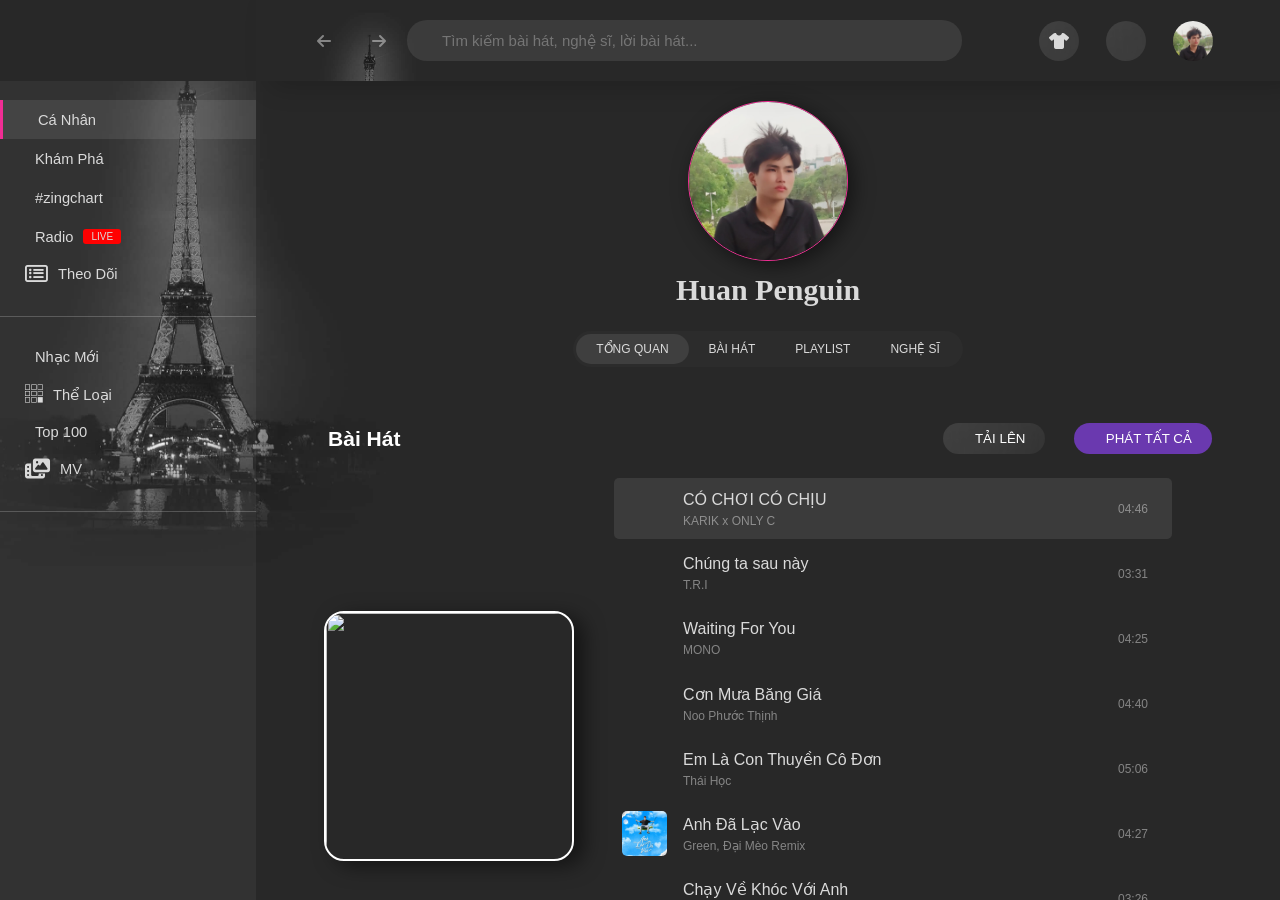
==== index.html @ e85d5991 "personal page complete" ====
<!DOCTYPE html>
<html lang="en">
    <head>
        <meta charset="UTF-8" />
        <meta name="viewport" content="width=device-width, initial-scale=1.0" />
        <title>ZingMp3</title>
        <link rel="stylesheet" href="style.css" />
        <script type="module" src="https://unpkg.com/ionicons@5.5.2/dist/ionicons/ionicons.esm.js"></script>
        <link rel="stylesheet" href="https://cdnjs.cloudflare.com/ajax/libs/font-awesome/6.1.2/css/all.min.css" integrity="sha512-1sCRPdkRXhBV2PBLUdRb4tMg1w2YPf37qatUFeS7zlBy7jJI8Lf4VHwWfZZfpXtYSLy85pkm9GaYVYMfw5BC1A==" crossorigin="anonymous" referrerpolicy="no-referrer" />
        <link rel="stylesheet" href="https://cdnjs.cloudflare.com/ajax/libs/font-awesome/6.1.2/css/all.min.css" integrity="sha512-1sCRPdkRXhBV2PBLUdRb4tMg1w2YPf37qatUFeS7zlBy7jJI8Lf4VHwWfZZfpXtYSLy85pkm9GaYVYMfw5BC1A==" crossorigin="anonymous" referrerpolicy="no-referrer" />
        <script type="module" src="https://unpkg.com/ionicons@5.5.2/dist/ionicons/ionicons.esm.js"></script>
        <link rel="stylesheet" href="https://cdnjs.cloudflare.com/ajax/libs/font-awesome/6.4.0/css/all.min.css" />
        <link rel="stylesheet" href="https://site-assets.fontawesome.com/releases/v6.1.2/css/all.css" />
    </head>
    <body>
        <div id="app">
            <div class="background"></div>
            <div id="sidebar">
                <div class="logo">
                    <img src="https://sona7ns.github.io/zingmp3.vn/assets/img/sidebar-icon/logo/logo-dark.svg" alt="" />
                </div>
                <div class="sidebar-container">
                    <div class="sidebar__main">
                        <div id="personal" class="sidebar__main-item sidebar-main-item-page active">
                            <span><ion-icon name="play-outline"></ion-icon></span>
                            <span> Cá Nhân</span>
                        </div>
                        <div id="discover" class="sidebar__main-item sidebar-main-item-page">
                            <span><ion-icon name="disc-outline"></ion-icon></span>
                            <span>Khám Phá</span>
                        </div>
                        <div id="zingchart" class="sidebar__main-item sidebar-main-item-page">
                            <span><ion-icon name="stats-chart-outline"></ion-icon></span>
                            <span>#zingchart</span>
                        </div>
                        <div id="radio" class="sidebar__main-item sidebar-main-item-page">
                            <span> <ion-icon name="radio-outline"></ion-icon> </span>
                            <span>Radio</span>
                            <span class="live">LIVE</span>
                        </div>
                        <div id="follow" class="sidebar__main-item sidebar-main-item-page">
                            <span> <i class="far fa-list-alt"></i></span>
                            <span>Theo Dõi</span>
                        </div>
                    </div>

                    <div class="sidebar__main">
                        <div class="sidebar__main-item">
                            <span><ion-icon name="musical-notes-outline"></ion-icon></span>
                            <span>Nhạc Mới</span>
                        </div>
                        <div class="sidebar__main-item">
                            <span> <i class="fab fa-buromobelexperte"></i></span>
                            <span>Thể Loại</span>
                        </div>
                        <div class="sidebar__main-item">
                            <span> <ion-icon name="star-outline"></ion-icon> </span>
                            <span>Top 100</span>
                        </div>
                        <div class="sidebar__main-item">
                            <span> <i class="fas fa-photo-video"></i></span>
                            <span>MV</span>
                        </div>
                    </div>
                </div>
            </div>

            <div id="container">
                <nav id="header">
                    <div class="header-item page-action">
                        <i class="fa-sharp fa-solid fa-arrow-left"></i>
                        <i class="fa-sharp fa-solid fa-arrow-right"></i>
                    </div>
                    <div class="header-item header-search">
                        <ion-icon name="search-outline"></ion-icon>
                        <input type="text" id="search" placeholder="Tìm kiếm bài hát, nghệ sĩ, lời bài hát..." spellcheck="false" />
                        <div class="search-suggest hide">
                            <div class="show-suggest-for-you">
                                <div class="suggest-title">
                                    <h4 class="">Gợi Ý Cho Bạn</h4>
                                </div>
                                <div class="list-suggest suggest-for-you">
                                    <li>
                                        <span class="suggest-icon"><i class="fa-solid fa-arrow-trend-up"></i></span>
                                        <span class="suggest-item">Tây Sơn Hào Kiệt</span>
                                    </li>
                                    <li>
                                        <span class="suggest-icon"><i class="fa-solid fa-arrow-trend-up"></i></span>
                                        <span class="suggest-item"> Ngôi Sao Cô Đơn</span>
                                    </li>
                                    <li>
                                        <span class="suggest-icon"><i class="fa-solid fa-arrow-trend-up"></i></span>
                                        <span class="suggest-item"> Lặng Yên</span>
                                    </li>
                                    <li>
                                        <span class="suggest-icon"><i class="fa-solid fa-arrow-trend-up"></i></span>
                                        <span class="suggest-item">Đom Đóm</span>
                                    </li>
                                </div>
                            </div>
                            <div class="show-songs-suggest hide">
                                <div class="show-suggest-songs">
                                    <div class="suggest-songs-title">
                                        <h4>Từ Khoá Liên Quan</h4>
                                    </div>
                                    <div class="show-suggest-body show-suggest-songs-body"></div>
                                </div>
                            </div>
                        </div>
                    </div>
                    <div class="header-item header-options">
                        <div class="header-options-item header-options-theme"><i class="fa-sharp fa-solid fa-shirt"></i></div>
                        <div class="header-options-item setting"><i class="fa-duotone fa-gear"></i></div>
                        <div class="header-options-item avatar">
                            <img src="./img/admin.jpg" alt="" />
                        </div>
                    </div>
                </nav>
                <div id="content">
                    <div class="player hide">
                        <div class="player-thumb">
                            <!-- CD THUMB -->
                            <div class="cd-thumb"></div>

                            <!-- SONG INFO -->
                            <h3 class="song-name current-song-name"></h3>
                            <button class="player-thumb-toggle-play">Play</button>
                        </div>
                        <div class="player-songs">
                            <!-- CURRENT PLAYING -->
                            <div class="current-playing">
                                <div class="current-playing-title">
                                    <p>BÀI HÁT HIỆN TẠI</p>
                                    <p>THỜI GIAN</p>
                                </div>
                                <div class="current-playing-body">
                                    <div class="current-playing-body-info">
                                        <div class="current-playing-body-image"></div>
                                        <div class="current-playing-body-songs">
                                            <p class="current-playing-body-name current-song-name"></p>
                                            <p class="current-playing-body-singer music-info-singer"></p>
                                        </div>
                                    </div>
                                    <div class="current-playing-body-duration">
                                        <p class="current-song-duration"></p>
                                    </div>
                                </div>
                            </div>

                            <!-- DANH SACH GOI Y -->

                            <div class="player-list-suggest">
                                <div class="player-list-suggest-title">
                                    <h3>Có Thể bạn Quan Tâm</h3>
                                </div>
                                <li class="list-song-render"></li>
                            </div>
                        </div>
                    </div>

                    <div class="page-item personal active">
                        <div class="personal-header">
                            <div class="personal-avata">
                                <img src="./img/admin.jpg" alt="" />
                            </div>
                            <p class="admin-name">Huan Penguin</p>
                            <div class="personal-header-options">
                                <li id="overview" class="personal-option active">TỔNG QUAN</li>
                                <li id="music" class="personal-option">BÀI HÁT</li>
                                <li id="playlist" class="personal-option">PLAYLIST</li>
                                <li id="artist" class="personal-option">NGHỆ SĨ</li>
                            </div>
                        </div>
                        <div class="personal-content">
                            <div class="personal-content-item active music">
                                <div class="personal-content-music-header">
                                    <div class="personal-content-music-title personal-title">
                                        <h3>Bài Hát</h3>
                                    </div>
                                    <div class="personal-content-music-btn">
                                        <button class="personal-content-music-btn-upload"><i class="fa-light fa-cloud-arrow-up"></i>TẢI LÊN</button>
                                        <button class="personal-content-music-btn-playall"><i class="fa-duotone fa-play"></i> PHÁT TẤT CẢ</button>
                                    </div>
                                </div>

                                <div class="personal-content-center">
                                    <div class="personal-content-center-slider">
                                        <div class="sliders"></div>
                                    </div>
                                    <div class="personal-content-center-playlist"></div>
                                </div>
                            </div>
                            <div class="personal-content-item active playlist">
                                <div class="playlist-header">
                                    <h4 class="playlist-header-title personal-title">Playlist</h4>
                                </div>
                                <div class="playlist-container">
                                    <div class="playlist-container-item playlist-container-item-create">
                                        <i class="fa-solid fa-plus"></i>
                                        <h4>Tạo Playlist Mới</h4>
                                    </div>
                                    <div class="playlist-container-item">
                                        <div class="playlist-container-item-image">
                                            <img src="./img/discover/ctn6/f1.webp" alt="" />
                                            <div class="playlist-container-item-option">
                                                <i class="fa-solid fa-heart"></i>
                                                <i class="fa-solid fa-play"></i>
                                                <i class="fa-solid fa-ellipsis"></i>
                                            </div>
                                        </div>
                                        <div class="playlist-container-item-content">
                                            <h4>Nhạc Trẻ Remix</h4>
                                        </div>
                                    </div>

                                    <div class="playlist-container-item">
                                        <div class="playlist-container-item-image">
                                            <img src="./img/discover/ctn6/f3.webp" alt="" />
                                            <div class="playlist-container-item-option">
                                                <i class="fa-solid fa-heart"></i>
                                                <i class="fa-solid fa-play"></i>
                                                <i class="fa-solid fa-ellipsis"></i>
                                            </div>
                                        </div>
                                        <div class="playlist-container-item-content">
                                            <h4>Tổng Hợp Những Ca Khúc Hay Nhất</h4>
                                        </div>
                                    </div>
                                    <div class="playlist-container-item">
                                        <div class="playlist-container-item-image">
                                            <img src="./img/discover/ctn6/0.webp" alt="" />
                                            <div class="playlist-container-item-option">
                                                <i class="fa-solid fa-heart"></i>
                                                <i class="fa-solid fa-play"></i>
                                                <i class="fa-solid fa-ellipsis"></i>
                                            </div>
                                        </div>
                                        <div class="playlist-container-item-content">
                                            <h4>Lạc Trôi</h4>
                                        </div>
                                    </div>
                                    <div class="playlist-container-item">
                                        <div class="playlist-container-item-image">
                                            <img src="./img/playlist/1601543857865_640.jpg" alt="" />
                                            <div class="playlist-container-item-option">
                                                <i class="fa-solid fa-heart"></i>
                                                <i class="fa-solid fa-play"></i>
                                                <i class="fa-solid fa-ellipsis"></i>
                                            </div>
                                        </div>
                                        <div class="playlist-container-item-content">
                                            <h4>Hoa Hải Đường</h4>
                                        </div>
                                    </div>
                                </div>
                            </div>
                            <div class="personal-content-item active mv">
                                <div class="mv-header">
                                    <h4>MV</h4>
                                </div>
                                <div class="mv-container">
                                    <div class="mv-container-item">
                                        <div class="mv-container-item-image">
                                            <img src="https://i.ytimg.com/vi/-vtBgNxMyZI/maxresdefault.jpg" alt="" />
                                            <div class="mv-container-item-option">
                                                <i class="fa-solid fa-play"></i>
                                            </div>
                                        </div>
                                        <div class="mv-container-item-info">
                                            <div class="mv-container-item-info-image">
                                                <img src="https://i.ytimg.com/vi/-vtBgNxMyZI/maxresdefault.jpg" alt="" />
                                            </div>
                                            <div class="mv-container-item-info-body">
                                                <h4>Chạy Ngay Đi</h4>
                                                <p>Sơn Tùng MTP</p>
                                            </div>
                                        </div>
                                    </div>
                                    <div class="mv-container-item">
                                        <div class="mv-container-item-image">
                                            <img src="https://photo-zmp3.zmdcdn.me/banner/4/3/b/1/43b15ea8ad5b4f7d92f9142e32b3978a.jpg" alt="" />
                                            <div class="mv-container-item-option">
                                                <i class="fa-solid fa-play"></i>
                                            </div>
                                        </div>
                                        <div class="mv-container-item-info">
                                            <div class="mv-container-item-info-image">
                                                <img src="https://photo-zmp3.zmdcdn.me/banner/4/3/b/1/43b15ea8ad5b4f7d92f9142e32b3978a.jpg" alt="" />
                                            </div>
                                            <div class="mv-container-item-info-body">
                                                <h4>Sa Mưa Giông</h4>
                                                <p>Hoài Lâm</p>
                                            </div>
                                        </div>
                                    </div>

                                    <div class="mv-container-item">
                                        <div class="mv-container-item-image">
                                            <img src="https://photo-zmp3.zmdcdn.me/banner/8/7/f/6/87f675f710d21eb3c90729258da7c3cc.jpg" alt="" />
                                            <div class="mv-container-item-option">
                                                <i class="fa-solid fa-play"></i>
                                            </div>
                                        </div>
                                        <div class="mv-container-item-info">
                                            <div class="mv-container-item-info-image">
                                                <img src="https://photo-zmp3.zmdcdn.me/banner/8/7/f/6/87f675f710d21eb3c90729258da7c3cc.jpg" alt="" />
                                            </div>
                                            <div class="mv-container-item-info-body">
                                                <h4>Ngôi Sao Cô Đơn</h4>
                                                <p>Jack</p>
                                            </div>
                                        </div>
                                    </div>
                                </div>
                            </div>
                            <div class="personal-content-item active artist">
                                <div class="artist-header">
                                    <h4>Nghệ Sĩ</h4>
                                </div>
                                <div class="artist-container"></div>
                            </div>
                        </div>
                    </div>
                    <div class="page-item discover">discover</div>
                    <div class="page-item zingchart">zingchart</div>
                    <div class="page-item radio">radio</div>
                    <div class="page-item follow"></div>

                    <audio src="" id="audio"></audio>
                </div>
            </div>

            <div class="music-control hide">
                <div class="music-control-info">
                    <div class="music-control-info-image cd-thumb"></div>
                    <div class="music-control-info-body">
                        <p class="music-info-name current-song-name"></p>
                        <p class="music-info-singer"></p>
                    </div>
                </div>
                <div class="music-control-center">
                    <div class="music-control-center-items">
                        <div class="btn btn-repeat">
                            <i class="fas fa-redo"></i>
                        </div>
                        <div class="btn btn-prev">
                            <i class="fas fa-step-backward"></i>
                        </div>
                        <div class="btn btn-toggle-play">
                            <i class="fa-sharp fa-regular fa-play"></i>
                            <i class="fa-sharp fa-regular fa-circle-pause"></i>
                        </div>
                        <div class="btn btn-next">
                            <i class="fas fa-step-forward"></i>
                        </div>
                        <div class="btn btn-random">
                            <i class="fas fa-random"></i>
                        </div>
                    </div>
                    <div class="music-control-center-sweek">
                        <span class="current-time"></span>
                        <input id="progress" class="progress" type="range" value="0" step="0.001" min="0" max="100" />
                        <span class="duration-song">0:00</span>
                    </div>
                </div>
                <div class="music-control-options">
                    <i class="fa-solid fa-microphone"></i>
                    <i class="fa-solid fa-volume"></i>
                    <i class="fa-solid fa-bars"></i>
                </div>
            </div>
        </div>

        <!-- THEMES -->
        <div class="themes hide">
            <div class="themes-header">
                <h2>Giao Diện</h2>
                <button class="close-themes"><i class="fa-solid fa-xmark"></i></button>
            </div>

            <div class="themes-body">
                <div class="themes-body-item themes-body-dynamic">
                    <div class="themes-body-title">
                        <h3>Dynamic</h3>
                    </div>
                    <div class="themes-body-options themes-dynamic-options"></div>
                </div>
            </div>
        </div>
        <script src="app.js"></script>
    </body>
</html>
---- style.css ----
@import url('https://fonts.googleapis.com/css2?family=Courgette&display=swap');
@import url('https://fonts.googleapis.com/css2?family=Poppins:wght@100;200;300;400;500;600;700;800&display=swap');

* {
    margin: 0;
    padding: 0;
    box-sizing: border-box;
}

html,
body {
    font-family: Arial, Helvetica, sans-serif;
    font-size: 16px;
    position: relative;
    color: var(--color-white);
}

html::-webkit-scrollbar {
    display: none;
}

body::-webkit-scrollbar {
    display: none;
}

*::-webkit-scrollbar {
    display: none;
}

:root {
    --height-header: 70px;
    --color-white: #dadada;
    --background-while: rgba(225, 225, 225, 0.05);
    --background-black: rgba(0, 0, 0, 0.8);
    --background-modal: rgba(0, 0, 0, 0.6);
    --background-btn: rgba(0, 0, 0, 0.4);
    --primary-bg: #432275;
    --color-small: rgba(225, 225, 225, 0.5);
    --color-pink: #f12d94;
    --background-music2: #5a1eae;
    --background-music1: rgba(225, 225, 225, 0.1);
    --height-footer: 60px;
}

#app {
    width: 100%;
    min-height: 100vh;
    max-height: 100vh;
    position: relative;
    transition: all linear 0.1s;
}

.background {
    width: 100%;
    height: 100vh;
    background: url('./background/backroundThemes/1.jpg');
    background-size: cover;
    transition: all linear 0.5s;
}
/* SIDEBAR */

#sidebar {
    width: 20%;
    height: 100%;
    overflow: scroll;
    position: absolute;
    top: 0;
    background-color: var(--background-while);
    font-weight: 500;
}

/* LOGO */

.logo {
    width: 20%;
    position: fixed;
    top: 0;
    left: 0;
    background: url('./background/backroundThemes/1.jpg');
    z-index: 9999999999;
}

.logo img {
    width: 63%;
    padding: 20px 20px 0;
}

/* SIDEBAR MAIN  */

.sidebar-container {
    width: 100%;
    margin-top: 80px;
    height: 100%;
}

.sidebar__main {
    width: 100%;
    margin-top: 10px;
    padding: 0 0 24px;
    font-size: 14.7px;
    border-bottom: 1px solid rgba(255, 255, 255, 0.2);
}

.sidebar__main:nth-child(1) {
    margin-top: 100px;
}

.sidebar__main:nth-child(2) {
    margin-top: 20px;
}

.sidebar__main-item {
    padding: 8px 25px;
    display: flex;
    align-items: center;
    justify-content: flex-start;
    cursor: pointer;
}

.sidebar__main-item .live {
    padding: 2px 8px;
    background-color: red;
    margin-left: 10px;
    border-radius: 3px;
    font-size: 10px;
}

.sidebar__main-item.active {
    transition: all linear 0.1s;
    background-color: #e1e1e11a;
    border-left: 3px solid var(--color-pink);
}

.sidebar__main-item i,
.sidebar__main-item ion-icon {
    margin-right: 10px;
    font-size: 20px;
}

/* ZING */
#container {
    width: 80%;
    height: 100%;
    position: absolute;
    top: 0;
    right: 0;
}

#sidebar::-webkit-scrollbar {
    display: none;
}

/* HEADER */

#header {
    width: 80%;
    padding: 20px 40px;
    box-shadow: 15px 5px 25px rgba(0, 0, 0, 0.2);
    display: flex;
    position: fixed;
    top: 0;
    right: 0;
    z-index: 99999999999999999999999999999;
    background: url('./background/backroundThemes/1.jpg');
    background-size: cover;
    background-repeat: no-repeat;
}

#header .header-item {
    display: flex;
    align-items: center;
}

#header .page-action {
    flex: 0.4;
    display: flex;
    justify-content: space-around;
    align-items: center;
    color: var(--color-small);
}

#header .header-search {
    flex: 2;
    position: relative;
}

#header .header-search ion-icon {
    position: absolute;
    top: 50%;
    transform: translateY(-50%);
    left: 6px;
    font-size: 25px;
}

.header-search input {
    width: 100%;
    padding: 12px 0;
    background-color: #e1e1e11a;
    border: none;
    border-radius: 20px;
    padding-left: 35px;
    cursor: pointer;
    outline: none;
    color: var(--color-white);
    font-size: 15px;
}

#header .search-suggest {
    padding: 20px 14px;
    position: absolute;
    max-height: 100vh;
    top: 100%;
    left: 0;
    width: 100%;
    background: url('./background/modalThemes/modalTheme3/theme1.jpg');
    background-size: cover;
    background-repeat: no-repeat;
    border-radius: 0 0 10px 10px;
}

#header .search-suggest.hide {
    display: none;
}

/* SHOW SUGGEST FOR YOU */
.show-suggest-for-you {
    width: 100%;
    max-height: 40vh;
    overflow: scroll;
    position: relative;
}
.show-suggest-for-you::-webkit-scrollbar {
    display: none;
}

.show-suggest-for-you.hide {
    display: none;
}

.suggest-title {
    width: 100%;
    padding: 16px 0;
}

.list-suggest {
    list-style: none;
    width: 100%;
}

.list-suggest li {
    padding: 12px 0;
    font-size: 14px;
    box-sizing: border-box;
    transition: 0.1s linear all;
}

.list-suggest li:hover {
    background-color: var(--background-music1);
}

.list-suggest li .suggest-icon {
    margin: 0 8px;
    font-size: 12px;
    color: var(--color-small);
}

.list-suggest li .suggest-item {
    margin: 0 8px;
}

#header .header-options {
    justify-content: space-evenly;
    align-content: center;
    flex: 1;
    box-sizing: border-box;
}

/* SHOW SUGGEST KEYWORDS */

.show-suggest-keywords {
    overflow: scroll;
    width: 100%;
    max-height: 80vh;
    position: relative;
    padding: 10px 0;
}

.show-suggest-keywords::-webkit-scrollbar {
    display: none;
}

.show-suggest-keywords .suggest-keywords-title {
    width: 100%;
    background-color: #101f40;
}

.show-suggest-keywords .show-suggest-body {
    list-style: none;
    width: 100%;
    margin-top: 10px;
}

.show-suggest-keywords .show-suggest-body li {
    padding: 12px 0;
    display: flex;
    align-items: center;
    border-radius: 5px;
    transition: all 0.1s linear;
}

.show-suggest-keywords .show-suggest-body li:hover {
    background-color: var(--background-music1);
}

.show-suggest-keywords .show-suggest-body li i {
    font-size: 12px;
    color: var(--color-small);
    margin: 0 8px;
}

.show-suggest-keywords .show-suggest-body li span:last-child {
    margin: 0px 8px;
}

/* SHOW SUGGEST SONGS */

.show-songs-suggest {
    width: 100%;
    height: 100%;
}

.show-suggest-songs {
    width: 100%;
    overflow: scroll;
    max-height: 80vh;
    position: relative;
    padding: 10px 0;
}

.show-suggest-songs .show-suggest-body {
    margin-top: 15px;
}

.show-suggest-songs::-webkit-scrollbar {
    display: none;
}

.show-songs-suggest.hide {
    display: none;
}

.show-suggest-songs .suggest-songs-title {
    width: 100%;
}

.show-suggest-songs .show-suggest-body li {
    display: flex;
    align-items: center;
    padding: 8px 0;
    margin: 4px 0;
    border-radius: 5px;
    transition: all 0.1s linear;
}

.show-suggest-songs .show-suggest-body li:hover {
    background-color: var(--background-music1);
}

.show-suggest-body-image {
    width: 40px;
    height: 40px;
    border-radius: 5px;
    margin: 0 8px;
    overflow: hidden;
}

.show-suggest-body-image img {
    width: 100%;
    background-position: center center;
    background-repeat: no-repeat;
    background-size: cover;
}

.show-suggest-body-item {
    margin: 0 8px;
}

.show-suggest-body-item p {
    font-size: 12px;
    color: var(--color-small);
    margin: 8px 0;
}

/* THEME */

.themes {
    width: 70vw;
    height: 100vh;
    border-radius: 10px;
    max-height: 100vh;
    background: url('./background/modalThemes/modalTheme3/theme1.jpg');
    background-size: cover;
    background-repeat: no-repeat;
    position: absolute;
    top: 0;
    bottom: 0;
    transform: translateY(-50%);
    left: 50%;
    transform: translateX(-50%);
    overflow: scroll;
    z-index: 99999999999999999999999999;
    margin: 0 20px 30px;
    transition: all linear 0.2s;
    overflow: hidden;
}

.themes::-webkit-scrollbar {
    display: none;
}

.themes-header {
    width: 97%;
    height: 62px;
    display: flex;
    justify-content: space-between;
    align-items: center;
    padding-top: 16px;
    position: fixed;
}

.themes-header h2 {
    margin-left: 12px;
}

.themes.hide {
    height: 0px;
}

.themes-header button {
    border: none;
    background-color: transparent;
    font-size: 16px;
    padding: 10px;
    cursor: pointer;
}

.themes-header button {
    font-size: 30px;
    color: var(--color-white);
}

.themes .themes-body {
    padding: 0 14px 16px;
    max-height: 85vh;
    overflow: scroll;
}

.themes .themes-body p {
    font-size: 12px;
    color: var(--color-small);
    margin-left: 4px;
}

.themes-body-options {
    max-width: 100%;
    height: 100%;
    overflow-x: scroll;
    display: flex;
    align-items: center;
    flex-wrap: wrap;
}

.themes-body-options .themes-body-options-image {
    width: 150px;
    height: 100px;
    margin: 16px 20px 16px 0;
    border-radius: 10px;
    overflow: hidden;
    cursor: pointer;
}

.themes-body-options .themes-body-options-image img {
    height: 100%;
    background-size: contain;
    background-repeat: no-repeat;
}

.themes-lanh-options-item img {
    height: 100%;
    background-size: contain;
    background-repeat: no-repeat;
}

/* HEADER OPTIONS */

#header .header-options .header-options-item {
    display: flex;
    justify-content: center;
    align-items: center;
    width: 40px;
    height: 40px;
    background: url('./background/modalThemes/modalTheme3/theme1.jpg');
    border-radius: 100%;
    cursor: pointer;
}

#header .header-options .header-options-item:first-child {
    margin-left: 50px;
}

#header .header-options .header-options-item.avatar {
    overflow: hidden;
    background-size: cover;
}

#header .header-options .header-options-item.avatar img {
    width: 100%;

    background-size: cover;
    background-repeat: no-repeat;
}

/* CONTENT */

#content {
    width: 100%;
    height: 100%;
    max-height: 100vh;
}

.player {
    width: 100%;
    height: 100%;
    max-height: 100vh;
    display: flex;
    justify-content: space-between;
    align-items: center;
    overflow: scroll;
    position: relative;
    margin-bottom: 120px;
}

.player.hide {
    display: none;
}

.player-thumb {
    width: 35%;
    height: 75%;
    max-height: 75vh;
    overflow: scroll;
    padding: 30px 40px;
    text-align: center;
    display: flex;
    flex-direction: column;
    align-items: center;
}

.player-thumb::-webkit-scrollbar {
    display: none;
}

.player-thumb .cd-thumb {
    width: 90%;
    padding-top: 90%;
    border-radius: 50%;
    overflow: hidden;
    border: 2px solid var(--color-pink);
    background-size: cover;
    background-repeat: no-repeat;
    transition: all linear 0.3s;
}

.player-thumb .song-name {
    margin: 16px;
}

.player-thumb-toggle-play {
    padding: 10px;
    width: 50%;
    border-radius: 20px;
    background-color: var(--color-pink);
    border: none;
    color: #fff;
    font-size: 16px;
    cursor: pointer;
}

.player-songs {
    width: 65%;
    height: 100%;
    padding: 50px 40px;
    border-left: 0.4px solid rgba(225, 225, 225, 0.05);
}

.player-songs .current-playing {
    width: 100%;
    padding: 8px 0;
}

.current-playing-body {
    padding: 8px 8px;
    margin-top: 4px;
    display: flex;
    border-radius: 5px;
    justify-content: space-between;
    align-items: center;
    transition: all linear 0.1s;
}

.current-playing-body:active {
    opacity: 0.8;
}

.current-playing-body-singer {
    color: var(--color-small);
    font-size: 12px;
    margin-top: 5px;
}

.current-playing-body.active {
    background-color: var(--background-music1);
}

.current-playing-body:hover {
    background-color: var(--background-music1);
}

.current-playing-body-info {
    display: flex;
    align-items: center;
    flex: 1;
}

.current-playing-body-duration {
    margin: 0 16px;
    font-size: 12px;
    color: var(--color-small);
}

.player-songs .current-playing .current-playing-title {
    display: flex;
    justify-content: space-between;
    font-size: 12px;
    color: var(--color-small);
}

.current-playing-body-image {
    width: 45px;
    height: 45px;
    border-radius: 5px;
    background-size: cover;
    background-repeat: no-repeat;
    margin-right: 16px;
}

.player-list-suggest {
    width: 100%;
    height: 100%;
    max-height: 45vh;
    overflow: scroll;
    margin-top: 16px;
}

.player-list-suggest::-webkit-scrollbar {
    display: none;
}

.player-list-suggest li {
    list-style: none;
}

/* MUSIC CONTROL */

.music-control {
    overflow: hidden;
    width: 100%;
    height: 80px;
    box-shadow: 0px -5px 20px rgba(0, 0, 0, 0.242);
    background: url('./background/backroundThemes/1.jpg');
    background-size: cover;
    background-repeat: no-repeat;
    position: absolute;
    left: 0;
    right: 0;
    bottom: 0;
    transition: all linear 0.2s;
    display: flex;
    align-items: center;
}

.music-control.hide {
    height: 0;
}

.music-control-info {
    flex: 1;
    height: 100%;
    padding: 8px 16px;
    display: flex;
    align-items: center;
    justify-content: flex-start;
}

.music-control-info .music-control-info-image {
    width: 60px;
    height: 60px;
    background-image: url('./img/avatar.jpg');
    background-size: cover;
    background-repeat: no-repeat;
    border-radius: 50%;
    margin: 0 12px;
    transition: all linear 0.3s;
}

.music-control-info .music-info-singer {
    font-size: 14px;
    color: var(--color-small);
}

.music-control-info .music-info-name {
    font-weight: 600;
    margin: 4px 0;
}

.music-control-center {
    flex: 2;
    height: 100%;
}

.music-control-center-items {
    display: flex;
    align-items: center;
    justify-content: center;
    width: 100%;
    height: 50%;
}

.music-control-center-items .btn {
    width: 20px;
    height: 20px;
    padding: 16px;
    margin: 0 16px;
    display: flex;
    justify-content: center;
    align-items: center;
    cursor: pointer;
}

.music-control-center-sweek {
    width: 100%;
    height: 50%;
    display: flex;
    justify-content: center;
    align-items: center;
}

.music-control-center-sweek input {
    width: 50%;
    margin: 0 12px;
    height: 4px;
    cursor: pointer;
    outline: none;
    accent-color: var(--color-pink);
    color: var(--color-pink);
}

.btn-random.active i {
    color: var(--color-pink);
}

.btn-repeat.active i {
    color: var(--color-pink);
}

.music-control-center-sweek input::-webkit-slider-thumb {
    accent-color: var(--color-pink);
    color: var(--color-pink);
    height: 4px;
}

.music-control-center-sweek span {
    font-size: 14px;
}

.btn-next:active {
    color: var(--color-pink);
}

.btn-prev:active {
    color: var(--color-pink);
}

.btn-toggle-play {
    position: relative;
}

.btn-toggle-play .fa-circle-pause {
    display: none;
}

.btn-toggle-play.playing .fa-circle-pause {
    display: block;
}

.btn-toggle-play.playing .fa-play {
    display: none;
}

.btn-toggle-play i {
    position: absolute;
    font-size: 30px;
    color: var(--color-pink);
}

.music-control-options {
    flex: 1;
    display: flex;
    justify-content: space-evenly;
    align-items: center;
    height: 100%;
}

/* PAGE ITEM */

.page-item {
    width: 100%;
    height: 100%;
    max-height: 100vh;
    overflow: scroll;
    display: none;
}

.page-item.active {
    display: block;
}

.personal-header {
    width: 100%;
    padding: 20px;
    display: flex;
    flex-direction: column;
    justify-content: center;
    align-items: center;
}

.personal-avata {
    width: 160px;
    aspect-ratio: 1 / 1;
    border: none;
    border: 1px solid var(--color-pink);
    border-radius: 50%;
    overflow: hidden;
    background-position: center center;
    box-shadow: 5px 5px 20px rgba(0, 0, 0, 0.5);
}

.personal-avata img {
    width: 100%;
    height: auto;
    transition: all linear 0.3s;
    scale: 100%;
}

.personal-avata img:hover {
    width: 100%;
    height: auto;
    transition: all linear 0.3s;
    scale: 130%;
}

.admin-name {
    margin: 12px 0;
    font-size: 30px;
    font-weight: 600;
    font-family: 'Bagel Fat One', cursive;
}

.personal-header-options {
    margin: 12px 0;
    display: flex;
    border-radius: 20px;
    background-color: rgba(225, 255, 255, 0.02);
    padding: 3px;
}

.personal-header-options li {
    list-style: none;
    padding: 8px 20px;
    font-size: 12px;
    border-radius: inherit;
    transition: all 0.1s linear;
    cursor: pointer;
}

.personal-header-options li.active {
    background-color: var(--background-music1);
}

.personal-content {
    width: 100%;
    padding: 16px 40px 80px 40px;
}

.personal-content-item {
    display: none;
    padding: 8px 16px;
}

.personal-content-item.active {
    display: block;
}

.personal-content-music-header {
    display: flex;
    justify-content: space-between;
    align-items: center;
}

.personal-content-music-btn button {
    padding: 8px 20px;
    border: none;
    border-radius: 20px;
    margin: 0 12px;
    color: #fff;
}

.personal-content-music-btn button:active {
    opacity: 0.8;
}

.personal-content-music-btn-upload {
    background: url('./background/modalThemes/modalTheme3/theme1.jpg');
}

.personal-content-music-btn-playall {
    background: url('./background/modalThemes/modalTheme3/theme0.jpg');
}

.personal-content-music-btn i {
    margin-right: 12px;
}

.personal-content-center {
    padding: 12px;
    display: flex;
    justify-content: space-between;
    align-items: center;
}

.personal-content-center-slider {
    width: 250px;
    height: 250px;
    border: 2px solid #fff;
    overflow: hidden;
    border-radius: 20px;
    box-shadow: 10px 5px 20px rgba(0, 0, 0, 0.5);
}

.sliders {
    display: flex;
    transition: all 0.4s linear;
}

.sliders img {
    width: 250px;
    height: 250px;
    object-fit: cover;
}

.personal-content-center-playlist {
    height: 60%;
    max-height: 60vh;
    flex: 1;
    padding: 8px 40px;
    overflow: scroll;
}

.personal-title {
    font-size: 18px;
    color: #fff;
    margin-left: 16px;
}

.playlist-container {
    width: 100%;
    padding: 12px;
    margin: 32px 0;
    display: flex;
    justify-content: space-between;
    align-items: center;
}

.playlist-container-item {
    width: 19%;
    aspect-ratio: 1/ 1.18;
    /* background-color: yellow */
    padding-bottom: 4px;
    border-radius: 10px 10px 0 0;
    white-space: nowrap;
    overflow: hidden;
    text-overflow: ellipsis;
    cursor: pointer;
    position: relative;
}

.playlist-container-item-create {
    background-image: linear-gradient(45deg, #5c1eac, #cb267b);
    display: flex;
    justify-content: center;
    flex-direction: column;
    align-items: center;
    border-radius: 10px;
}

.playlist-container-item-create i {
    font-size: 60px;
    padding: 8px 0;
}

.playlist-container-item-image {
    width: 100%;
    aspect-ratio: 1 / 1;
    overflow: hidden;
    border-radius: 10px;
    position: relative;
}

.playlist-container-item-image img {
    width: 100%;
    transition: all 0.3s linear;
}
.playlist-container-item-image:hover img {
    filter: brightness(50%);
    scale: 110%;
}

.playlist-container-item-option {
    width: 0;
    overflow: hidden;
    display: flex;
    justify-content: space-around;
    align-items: center;
    position: absolute;
    top: 50%;
    transform: translateY(-50%);
    transition: all 0.1s linear;
}

.playlist-container-item-image:hover .playlist-container-item-option {
    width: 100%;
}

.playlist-container-item-content {
    padding: 0 2px;
    position: absolute;
    box-sizing: border-box;
    bottom: 0;
}

.playlist-container-item-content h4 {
    transition: all 0.1s linear;
}

.playlist-container-item-content h4:hover {
    color: var(--color-pink);
}

.mv-header {
    margin-left: 16px;
}

.mv-container {
    width: 100%;
    padding-top: 12px;
    margin: 32px 0;
    display: flex;
    justify-content: space-between;
}

.mv-container-item {
    width: 32%;
    padding-bottom: 4px;
    border-radius: 10px;
}

.mv-container-item-image {
    width: 100%;
    aspect-ratio: 1.6 /1;
    border-radius: inherit;
    overflow: hidden;
    position: relative;
}

.mv-container-item-image:hover img {
    filter: brightness(50%);
    scale: 110%;
}

.mv-container-item-image img {
    transition: all 0.3s linear;
    width: 100%;
    height: 100%;
    border-radius: inherit;
}

.mv-container-item-option {
    width: 0;
    position: absolute;
    top: 50%;
    transform: translateY(-50%);
    color: white;
    display: flex;
    justify-content: center;
    font-size: 24px;
    overflow: hidden;
    transition: all 0.1s linear;
}

.mv-container-item-image:hover .mv-container-item-option {
    width: 100%;
}

.mv-container-item-info-body h4 {
    transition: all linear 0.1s;
}

.mv-container-item-info-body h4:hover {
    color: var(--color-pink);
}

.mv-container-item-info {
    width: 100%;
    display: flex;
    justify-content: flex-start;
    align-items: center;
    padding: 8px 16px;
}

.mv-container-item-info-image {
    width: 35px;
    aspect-ratio: 1/ 1;
    margin-right: 12px;
    border-radius: 50%;
    overflow: hidden;
}

.mv-container-item-info-image img {
    width: 100%;
    height: 100%;
}

.mv-container-item-info p {
    font-size: 12px;
    color: var(--color-small);
    margin-top: 4px;
}

.artist-header {
    padding-left: 12px;
}

.artist-header h4 {
    font-size: 18px;
}

.artist-container {
    padding: 12px;
    display: flex;
}

.artist-item {
    flex: 1;
    padding: 0 24px;
    text-align: center;
    max-width: 20%;
}

.artist-item-image {
    width: 100%;
    aspect-ratio: 1 / 1;
    position: relative;
}

.artist-item-image img {
    width: 100%;
    transition: all 0.1s linear;
}

.artist-item-options {
    width: 100%;
    overflow: hidden;
    position: absolute;
    top: 50%;
    transform: translateY(-50%);
}

.artist-item-options i {
    transition: all linear 0.1s;
    font-size: 0px;
    color: var(--color-pink);
}

.artist-item-image:hover .fa-play {
    font-size: 24px;
}

.artist-item-image:hover img {
    scale: 105%;
    filter: brightness(80%);
}

.artist-item-info h4 {
    margin-top: 8px;
    transition: all 0.1s linear;
}

.artist-item-info h4:hover {
    color: var(--color-pink);
}

.artist-item-info p {
    font-size: 12px;
    color: var(--color-small);
    margin-top: 2px;
    margin-bottom: 8px;
}

.artist-item-content {
    display: flex;
    flex-direction: column;
    align-items: center;
}

.artist-item-content button {
    padding: 4px 16px;
    border-radius: 20px;
    border: 1px solid var(--color-small);
    color: var(--color-small);
    background-color: transparent;
    display: flex;
    justify-content: center;
    align-items: center;
    cursor: pointer;
}

.artist-item-content button i {
    margin-right: 8px;
    font-size: 10px;
}
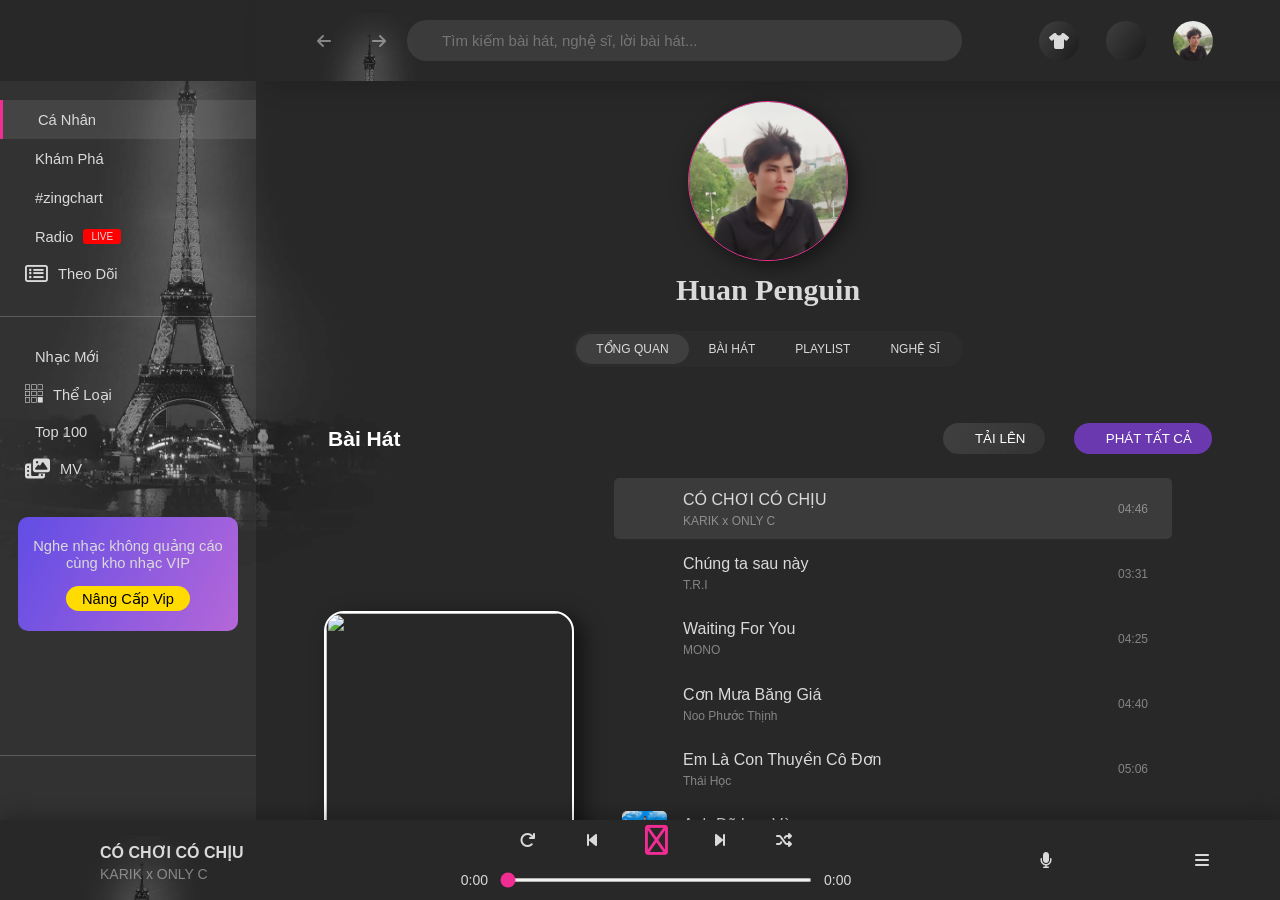
==== commit c88afc64: "discover slider" ====
--- a/index.html
+++ b/index.html
@@ -61,6 +61,10 @@
                             <span> <i class="fas fa-photo-video"></i></span>
                             <span>MV</span>
                         </div>
+                        <div class="sidebar-main-item-vip">
+                            <p>Nghe nhạc không quảng cáo cùng kho nhạc VIP</p>
+                            <div class="vip-update">Nâng Cấp Vip</div>
+                        </div>
                     </div>
                 </div>
             </div>
@@ -321,7 +325,13 @@
                             </div>
                         </div>
                     </div>
-                    <div class="page-item discover">discover</div>
+                    <div class="page-item discover">
+                        <div class="discover-slider">
+                            <button class="discover-prev-slide"><i class="fa-solid fa-chevron-left"></i></button>
+                            <div class="discover-sliders"></div>
+                            <button class="discover-next-slide"><i class="fa-solid fa-chevron-right"></i></button>
+                        </div>
+                    </div>
                     <div class="page-item zingchart">zingchart</div>
                     <div class="page-item radio">radio</div>
                     <div class="page-item follow"></div>
@@ -359,7 +369,7 @@
                     </div>
                     <div class="music-control-center-sweek">
                         <span class="current-time"></span>
-                        <input id="progress" class="progress" type="range" value="0" step="0.001" min="0" max="100" />
+                        <input id="progress" class="progress" type="range" value="0" step="0.01" min="0" max="100" />
                         <span class="duration-song">0:00</span>
                     </div>
                 </div>
--- a/style.css
+++ b/style.css
@@ -101,6 +101,30 @@
     border-bottom: 1px solid rgba(255, 255, 255, 0.2);
 }
 
+.sidebar-main-item-vip {
+    width: 86%;
+    margin-left: 7%;
+    margin-top: 30px;
+    padding: 20px 8px;
+    text-align: center;
+    background-image: linear-gradient(117deg, #614de5, #b567d9);
+    border-radius: 10px;
+    display: flex;
+    flex-direction: column;
+    justify-content: center;
+    align-items: center;
+    margin-bottom: 100px;
+}
+
+.sidebar-main-item-vip .vip-update {
+    margin-top: 15px;
+    padding: 4px 16px;
+    cursor: pointer;
+    background-color: #ffdb00;
+    color: black;
+    border-radius: 20px;
+}
+
 .sidebar__main:nth-child(1) {
     margin-top: 100px;
 }
@@ -500,6 +524,8 @@
     width: 40px;
     height: 40px;
     background: url('./background/modalThemes/modalTheme3/theme1.jpg');
+    background-size: cover;
+    background-repeat: no-repeat;
     border-radius: 100%;
     cursor: pointer;
 }
@@ -1248,3 +1274,81 @@
     margin-right: 8px;
     font-size: 10px;
 }
+
+.discover-slider {
+    width: 100%;
+    padding: 32px;
+    position: relative;
+    display: flex;
+}
+
+.discover-slider button {
+    position: absolute;
+    top: 50%;
+    transform: translateY(-50%);
+    width: 40px;
+    height: 40px;
+    display: flex;
+    justify-content: center;
+    align-items: center;
+    border: none;
+    border-radius: 50%;
+    background-color: rgba(225, 225, 225, 0.1);
+    color: white;
+    opacity: 0;
+    transition: all 0.1s linear;
+}
+
+.discover-slider:hover button {
+    opacity: 1;
+}
+
+.discover-slider .discover-prev-slide {
+    left: 10px;
+}
+
+.discover-slider .discover-next-slide {
+    position: absolute;
+    right: 10px;
+}
+
+.discover-sliders {
+    width: 100%;
+    padding: 8px 0;
+    display: inline-flex;
+    align-items: center;
+    transition: all linear 0.6s;
+    position: relative;
+    aspect-ratio: 5/1;
+    overflow: hidden;
+}
+
+.discover-slider .discover-slide {
+    width: 30.7%;
+    position: absolute;
+    margin: 0 1.333%;
+    border-radius: 10px;
+    transition: all linear 0.6s;
+}
+
+.discover-slide-first {
+    left: 0;
+    transform: translateX(0);
+}
+
+.discover-slide-second {
+    left: 50%;
+    transform: translateX(-54.5%);
+}
+
+.discover-slide-third {
+    right: 0;
+    transform: translateX(0);
+}
+
+.discover-slide-four {
+    position: absolute;
+    left: 50%;
+    transform: translateX(-54.5%);
+    opacity: 0;
+}
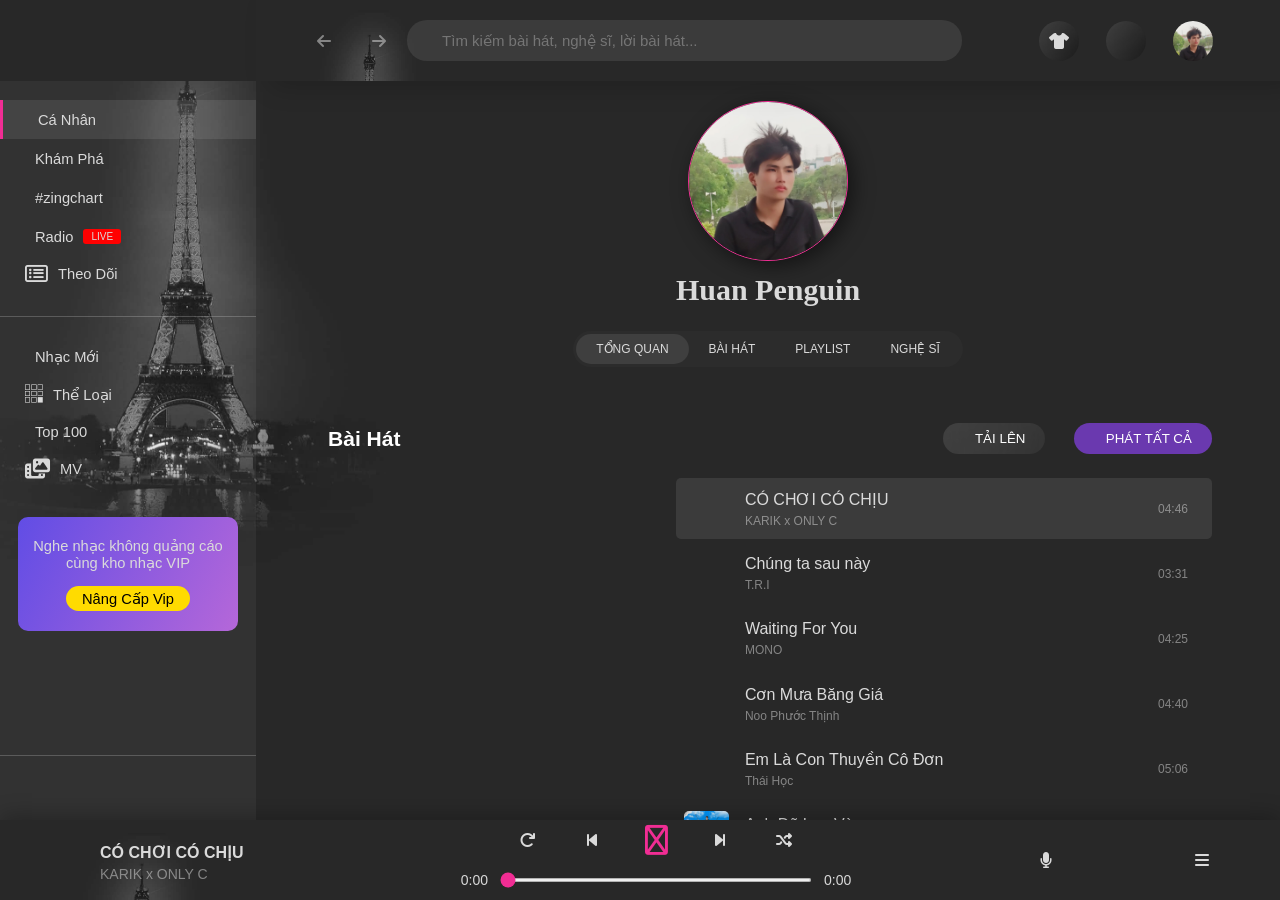
==== commit c1ca4b30: "thay đổi slider trang cá nhân" ====
--- a/index.html
+++ b/index.html
@@ -188,9 +188,7 @@
                                 </div>
 
                                 <div class="personal-content-center">
-                                    <div class="personal-content-center-slider">
-                                        <div class="sliders"></div>
-                                    </div>
+                                    <div class="personal-content-center-slider"></div>
                                     <div class="personal-content-center-playlist"></div>
                                 </div>
                             </div>
@@ -330,6 +328,11 @@
                             <button class="discover-prev-slide"><i class="fa-solid fa-chevron-left"></i></button>
                             <div class="discover-sliders"></div>
                             <button class="discover-next-slide"><i class="fa-solid fa-chevron-right"></i></button>
+                        </div>
+                        <div class="discover-new-release">
+                            <div class="discover-new-release-header">
+                                <h4>Mới Phát Hành</h4>
+                            </div>
                         </div>
                     </div>
                     <div class="page-item zingchart">zingchart</div>
--- a/style.css
+++ b/style.css
@@ -713,6 +713,7 @@
     transition: all linear 0.2s;
     display: flex;
     align-items: center;
+    z-index: 99999;
 }
 
 .music-control.hide {
@@ -975,30 +976,77 @@
 }
 
 .personal-content-center-slider {
-    width: 250px;
-    height: 250px;
-    border: 2px solid #fff;
-    overflow: hidden;
-    border-radius: 20px;
-    box-shadow: 10px 5px 20px rgba(0, 0, 0, 0.5);
-}
-
-.sliders {
-    display: flex;
-    transition: all 0.4s linear;
-}
-
-.sliders img {
-    width: 250px;
-    height: 250px;
-    object-fit: cover;
+    width: 34%;
+    aspect-ratio: 1.5 /1;
+    overflow: hidden;
+    display: inline-flex;
+    position: relative;
+    border-radius: 10px;
+}
+
+.personal-slide {
+    background-size: cover;
+    /* border: 1px solid #fff; */
+    background-repeat: no-repeat;
+    background-position: center center;
+    position: absolute;
+    border-radius: 10px;
+    transition: all linear 0.7s;
+    aspect-ratio: 1 / 1;
+    /* box-shadow: 5px 10px 40px rgb(128, 128, 128, 0.4); */
+}
+
+.personal-slide-first {
+    height: 100%;
+    aspect-ratio: 1 / 1;
+    border-radius: 10px;
+    opacity: 1;
+    top: 50%;
+    transform: translate(50%, -50%);
+    z-index: 5;
+}
+
+.personal-slide-second {
+    height: 80%;
+    aspect-ratio: 1 / 1;
+    top: 50%;
+    transform: translate(40%, -50%);
+    opacity: 0.8 !important;
+    z-index: 4;
+}
+
+.personal-slide-third {
+    height: 60%;
+    aspect-ratio: 1 / 1;
+    top: 50%;
+    transform: translate(30%, -50%);
+    opacity: 0.6 !important;
+    z-index: 3;
+}
+
+.personal-slide-four {
+    height: 44%;
+    opacity: 0.3 !important;
+    top: 50%;
+    aspect-ratio: 1 / 1;
+    z-index: 2;
+    transform: translate(20%, -50%);
+}
+
+.personal-slide-five {
+    opacity: 0 !important;
+    z-index: 1;
+    aspect-ratio: 1 / 1;
+    height: 44%;
+    top: 50%;
+    transform: translate(-20%, -50%);
 }
 
 .personal-content-center-playlist {
     height: 60%;
     max-height: 60vh;
     flex: 1;
-    padding: 8px 40px;
+    padding: 8px 0px 8px 50px;
     overflow: scroll;
 }
 
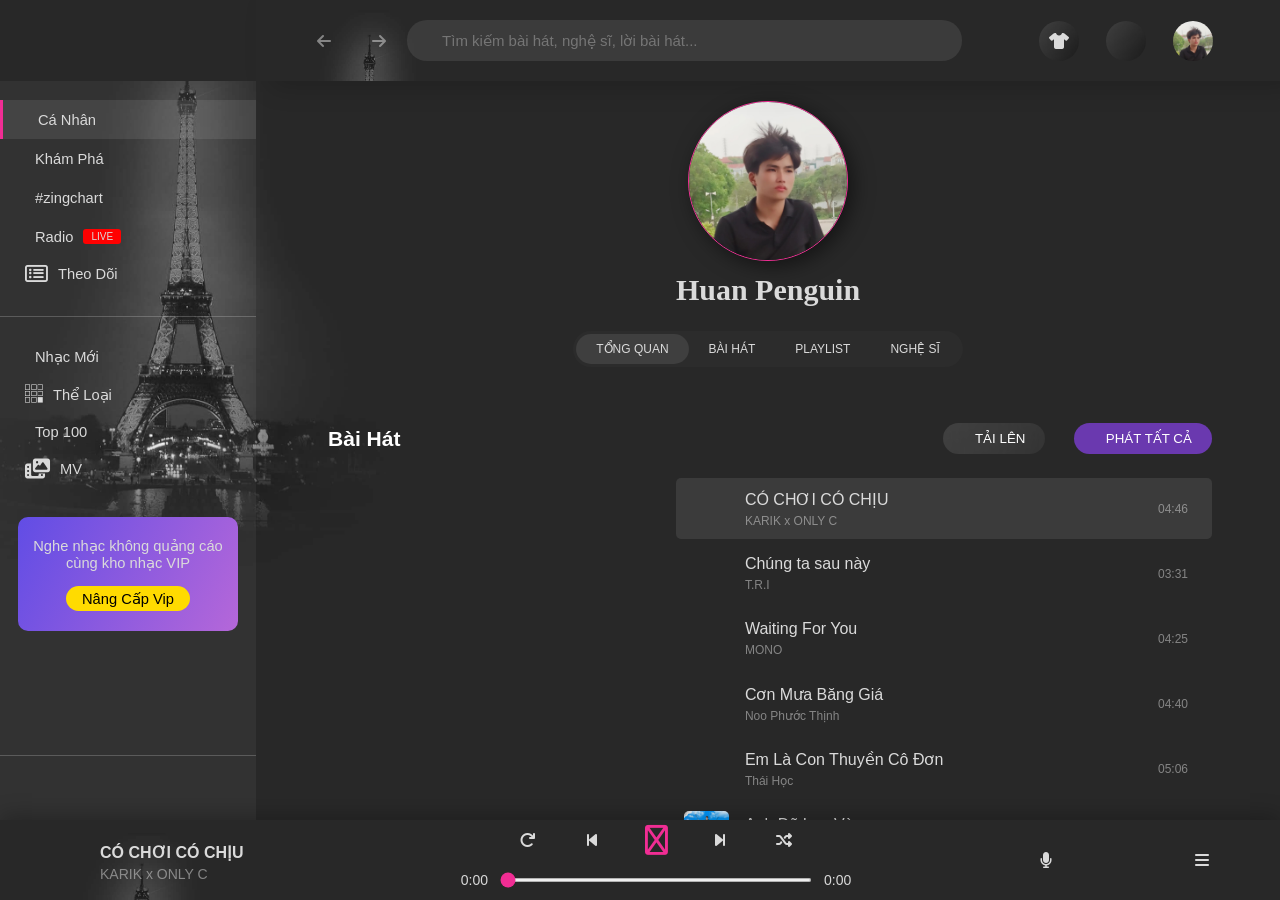
==== commit 4289ee6a: "trang discover => new release" ====
--- a/index.html
+++ b/index.html
@@ -330,8 +330,19 @@
                             <button class="discover-next-slide"><i class="fa-solid fa-chevron-right"></i></button>
                         </div>
                         <div class="discover-new-release">
+                            <div class="discover-new-release-title">
+                                <h4>Mới Phát Hành</h4>
+                            </div>
                             <div class="discover-new-release-header">
-                                <h4>Mới Phát Hành</h4>
+                                <div class="discover-new-release-button">
+                                    <button class="discover-new-release-music">BÀI HÁT</button>
+                                    <button class="discover-new-release-album">ALBUM</button>
+                                </div>
+                                <span>Tất Cả<i class="fa-solid fa-chevron-right"></i></span>
+                            </div>
+                            <div class="discover-new-release-content">
+                                <div class="discover-new-release-content-item music active"></div>
+                                <div class="discover-new-release-content-item album"></div>
                             </div>
                         </div>
                     </div>
--- a/style.css
+++ b/style.css
@@ -986,14 +986,12 @@
 
 .personal-slide {
     background-size: cover;
-    /* border: 1px solid #fff; */
     background-repeat: no-repeat;
     background-position: center center;
     position: absolute;
     border-radius: 10px;
     transition: all linear 0.7s;
     aspect-ratio: 1 / 1;
-    /* box-shadow: 5px 10px 40px rgb(128, 128, 128, 0.4); */
 }
 
 .personal-slide-first {
@@ -1400,3 +1398,262 @@
     transform: translateX(-54.5%);
     opacity: 0;
 }
+
+.discover-new-release {
+    padding: 16px 32px;
+}
+
+.discover-new-release-title h4 {
+    color: #fff;
+    font-size: 20px;
+    font-weight: 700;
+}
+
+.discover-new-release-header {
+    width: 100%;
+    display: flex;
+    justify-content: space-between;
+    align-self: center;
+    padding: 12px 4px;
+}
+
+.discover-new-release-header span {
+    color: var(--color-small);
+    font-size: 14px;
+}
+
+.discover-new-release-header span i {
+    padding: 0 8px;
+}
+
+.discover-new-release-header span:hover {
+    color: var(--color-pink);
+}
+
+.discover-new-release-button button {
+    padding: 4px 16px;
+    border: none;
+    border-radius: 20px;
+    color: #fff;
+    margin: 4px;
+    font-size: 12px;
+    cursor: pointer;
+}
+
+.discover-new-release-button button:first-child {
+    background-color: var(--background-music2);
+}
+
+.discover-new-release-button button:last-child {
+    background-color: transparent;
+    border: 1px solid var(--color-small);
+}
+
+.discover-new-release-content {
+    width: 100%;
+}
+
+.discover-new-release-content-item {
+    padding: 20px 16px;
+    display: none;
+}
+
+.discover-new-release-content-item.active {
+    display: block;
+}
+
+.discover-new-release-content-item.active.music {
+    display: flex;
+    flex-wrap: wrap;
+}
+
+.discover-new-release-content-music-item {
+    width: 33.33%;
+    box-sizing: border-box;
+    padding: 8px 16px;
+    margin: 4px 0;
+    border-radius: 5px;
+    display: flex;
+    align-items: center;
+    cursor: pointer;
+    transition: all 0.1s linear;
+}
+
+.discover-new-release-content-music-item:hover {
+    background-color: rgba(255, 255, 255, 0.05);
+}
+
+.discover-new-release-content-music-item-image {
+    width: 55px;
+    border-radius: 10px;
+    display: flex;
+    justify-content: center;
+    align-items: center;
+    aspect-ratio: 1 / 1;
+    overflow: hidden;
+    position: relative;
+}
+
+.discover-new-release-content-music-item-image i {
+    position: absolute;
+    top: 50%;
+    left: 50%;
+    transform: translate(-50%, -50%);
+    font-size: 18px;
+    opacity: 0;
+    transition: all 0.1s linear;
+}
+
+.discover-new-release-content-music-item-image-img {
+    transition: all 0.1s linear;
+}
+
+.discover-new-release-content-music-item:hover .discover-new-release-content-music-item-image-img {
+    filter: brightness(60%);
+}
+
+.discover-new-release-content-music-item:hover .discover-new-release-content-music-item-image i {
+    opacity: 1;
+}
+.discover-new-release-content-music-item-image img {
+    width: 100%;
+    object-fit: cover;
+}
+
+.discover-new-release-content-music-item-body {
+    flex: 1;
+    padding: 0 12px;
+    color: #fff;
+    padding-left: 25px;
+    display: block;
+    display: -webkit-box;
+    -webkit-line-clamp: 2; /* số dòng hiển thị */
+    -webkit-box-orient: vertical;
+    overflow: hidden;
+    text-overflow: ellipsis;
+}
+
+.discover-new-release-content-music-item-body-header {
+    display: flex;
+    align-items: center;
+}
+
+.discover-new-release-content-music-item-body-header .type-vip {
+    margin: 0 8px;
+}
+
+.discover-new-release-content-music-item-body-header .type-free {
+    display: none;
+}
+
+.discover-new-release-content-music-item-body-singer {
+    font-size: 12px;
+    color: var(--color-small);
+    margin: 4px 0;
+}
+
+.discover-new-release-content-music-item-options {
+    width: 30px;
+    height: 30px;
+    border-radius: 50%;
+    background-color: rgba(0, 0, 0, 0.2);
+    display: flex;
+    justify-content: center;
+    align-items: center;
+    opacity: 0;
+    transition: all 0.1s linear;
+}
+
+.discover-new-release-content-music-item:hover .discover-new-release-content-music-item-options {
+    opacity: 1;
+}
+
+.discover-new-release-content-music-item-options i {
+    font-size: 16px;
+    color: white;
+}
+
+.discover-new-release-content-item.active.album {
+    display: flex;
+    flex-wrap: wrap;
+}
+
+.discover-new-release-content-album-item {
+    width: 33.33%;
+    padding: 8px 16px;
+    margin: 4px 0;
+    border-radius: 5px;
+    display: flex;
+    align-items: center;
+    cursor: pointer;
+}
+
+.discover-new-release-content-album-item:hover {
+    background-color: rgba(0, 0, 0, 0.2);
+}
+
+.discover-new-release-content-album-item-image {
+    width: 75px;
+    aspect-ratio: 1 / 1;
+    position: relative;
+}
+
+.discover-new-release-content-album-item-image img {
+    width: 100%;
+    position: absolute;
+    transition: all linear 0.3s;
+    border-radius: 10px;
+}
+
+.discover-new-release-content-album-item-image img:first-child {
+    width: 90%;
+    top: 5%;
+    right: -20%;
+}
+
+.discover-new-release-content-album-item:hover .cd-rotate {
+    transform: rotate(80deg);
+}
+
+.discover-new-release-content-album-item:hover .discover-new-release-content-album-item-image-img {
+    transform: translateX(-10%);
+}
+
+.discover-new-release-content-album-item-body {
+    flex: 1;
+    padding-left: 25px;
+    color: #fff;
+    display: block;
+    display: -webkit-box;
+    -webkit-line-clamp: 2; /* số dòng hiển thị */
+    -webkit-box-orient: vertical;
+    overflow: hidden;
+    text-overflow: ellipsis;
+}
+
+.discover-new-release-content-album-item-body p:last-child {
+    font-size: 14px;
+    color: var(--color-small);
+    margin: 4px 0;
+}
+
+.discover-new-release-content-album-item-options {
+    width: 30px;
+    height: 30px;
+    display: flex;
+    justify-content: center;
+    align-items: center;
+    border-radius: 50%;
+    background-color: rgba(0, 0, 0, 0.2);
+    opacity: 0;
+    transition: all 0.1s linear;
+}
+
+.discover-new-release-content-album-item:hover .discover-new-release-content-album-item-options {
+    opacity: 1;
+}
+
+.discover-new-release-content-album-item-options i {
+    font-size: 16px;
+    color: white;
+}
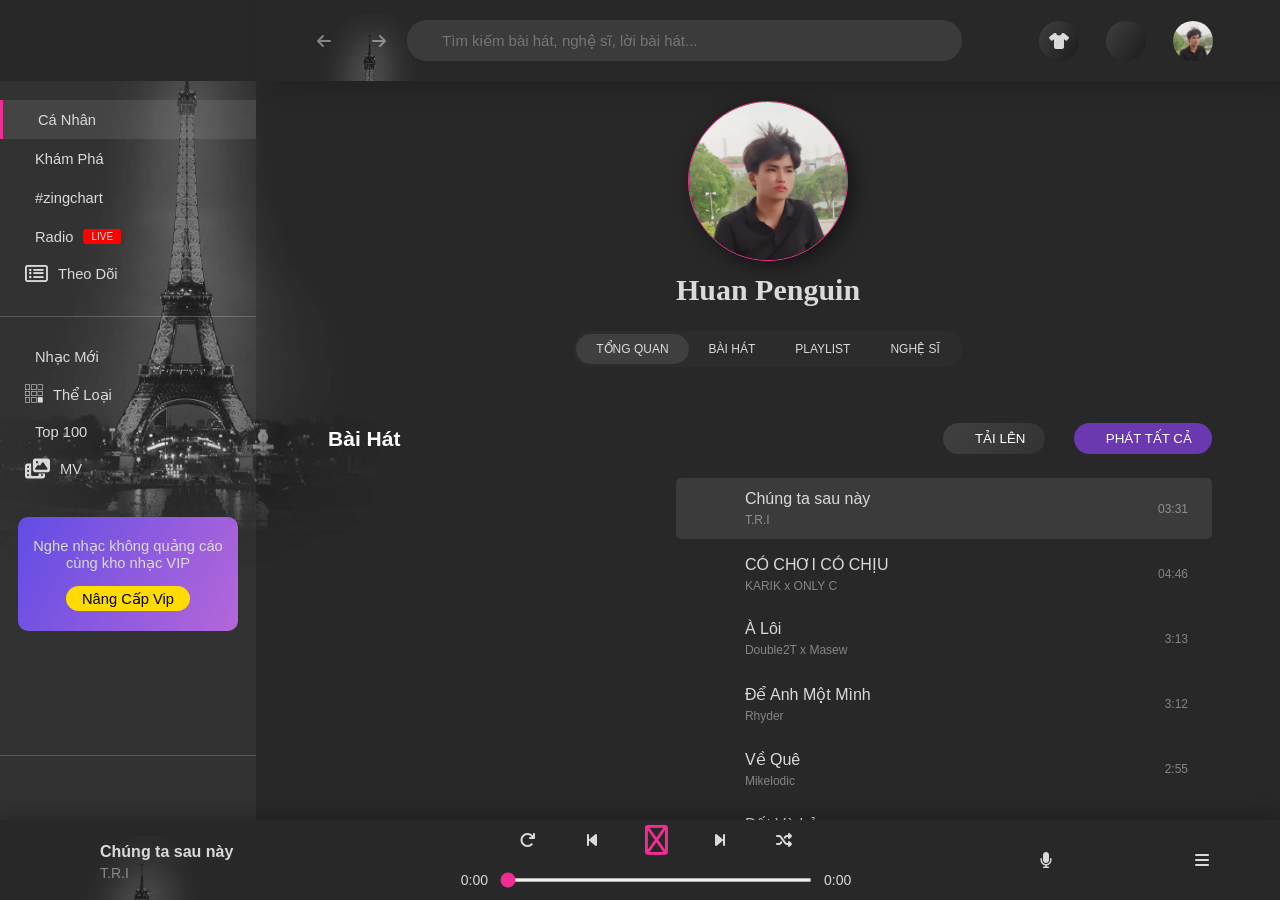
==== commit 2720a356: "cursor img" ====
--- a/index.html
+++ b/index.html
@@ -345,8 +345,29 @@
                                 <div class="discover-new-release-content-item album"></div>
                             </div>
                         </div>
-                    </div>
-                    <div class="page-item zingchart">zingchart</div>
+                        <div class="discover-friday">
+                            <div class="discover-firday-title">
+                                <p>Thứ Sáu Đây Roài</p>
+                            </div>
+                            <div class="discover-friday-container"></div>
+                        </div>
+                        <div class="discover-friday">
+                            <div class="discover-firday-title">
+                                <p>Nhạc Mới Mỗi Ngày</p>
+                            </div>
+                            <div class="discover-new-music-everyday"></div>
+                        </div>
+                        <div class="discover-zingchart">
+                            <div class="discover-zingchart-header"></div>
+                            <div class="discover-zingchart-body"></div>
+                        </div>
+                    </div>
+                    <div class="page-item zingchart">
+                        <div class="zingchart-title">
+                            <h1>#Zingchart</h1>
+                            <i class="fa-solid fa-play"></i>
+                        </div>
+                    </div>
                     <div class="page-item radio">radio</div>
                     <div class="page-item follow"></div>
 
--- a/style.css
+++ b/style.css
@@ -5,6 +5,7 @@
     margin: 0;
     padding: 0;
     box-sizing: border-box;
+    cursor: url('./img/IMG_20230825_171034.png'), auto !important;
 }
 
 html,
@@ -1117,10 +1118,12 @@
     top: 50%;
     transform: translateY(-50%);
     transition: all 0.1s linear;
+    opacity: 0;
 }
 
 .playlist-container-item-image:hover .playlist-container-item-option {
     width: 100%;
+    opacity: 1;
 }
 
 .playlist-container-item-content {
@@ -1187,9 +1190,11 @@
     font-size: 24px;
     overflow: hidden;
     transition: all 0.1s linear;
+    opacity: 0;
 }
 
 .mv-container-item-image:hover .mv-container-item-option {
+    opacity: 1;
     width: 100%;
 }
 
@@ -1319,6 +1324,10 @@
 .artist-item-content button i {
     margin-right: 8px;
     font-size: 10px;
+}
+
+.page-item.discover {
+    padding-bottom: 20px;
 }
 
 .discover-slider {
@@ -1657,3 +1666,175 @@
     font-size: 16px;
     color: white;
 }
+
+.discover-friday {
+    padding: 8px 32px;
+}
+
+.discover-firday-title p {
+    color: #fff;
+    font-size: 16px;
+}
+
+.discover-friday-container {
+    width: 100%;
+    padding: 20px 16px;
+    display: flex;
+    /* align-items: center; */
+    justify-content: space-around;
+}
+
+.discover-friday-cotainer-item {
+    width: 25%;
+    padding: 0 16px;
+}
+
+.discover-friday-cotainer-item-image {
+    width: 100%;
+    aspect-ratio: 1 / 1;
+    overflow: hidden;
+    border-radius: 10px;
+    position: relative;
+}
+
+.discover-friday-container-item-options {
+    width: 0;
+    overflow: hidden;
+    display: flex;
+    justify-content: space-around;
+    align-items: center;
+    position: absolute;
+    top: 50%;
+    transform: translateY(-50%);
+    transition: all 0.1s linear;
+    opacity: 0;
+}
+
+.discover-friday-cotainer-item-image:hover .discover-friday-container-item-options {
+    width: 100%;
+    opacity: 1;
+}
+
+.discover-friday-container-item-options i {
+    font-size: 20px;
+}
+
+.discover-friday-cotainer-item-image img {
+    width: 100%;
+    transition: all ease-in-out 0.5s;
+}
+
+.discover-friday-cotainer-item-image:hover img {
+    scale: 110%;
+    filter: brightness(50%);
+}
+
+.discover-friday-cotainer-item-info p:first-child {
+    margin-top: 8px;
+    margin-left: 2px;
+    color: #fff;
+    font-weight: 500;
+}
+
+.discover-friday-cotainer-item-info p:last-child {
+    color: var(--color-small);
+    font-size: 14px;
+    margin-top: 6px;
+}
+
+.discover-new-music-everyday {
+    width: 100%;
+    padding: 20px 16px;
+    display: flex;
+    /* align-items: center; */
+    justify-content: space-around;
+}
+
+.discover-zingchart {
+    width: 100%;
+    padding: 32px;
+}
+
+.discover-zingchart-header {
+    width: 100%;
+    display: flex;
+    align-items: center;
+}
+
+.discover-zingchart-header li {
+    width: 33.33%;
+    aspect-ratio: 4 / 1;
+    padding: 0 8px;
+    list-style: none;
+}
+
+.discover-zingchart-header-item {
+    width: 100%;
+    height: 100%;
+    border-radius: 10px;
+    overflow: hidden;
+}
+
+.discover-zingchart-header-item img {
+    transition: all linear 0.3s;
+    width: 100%;
+}
+
+.discover-zingchart-header-item:hover img {
+    scale: 110%;
+    border-radius: 10px;
+}
+
+.discover-zingchart-body {
+    width: 100%;
+    display: flex;
+    align-items: center;
+    margin: 32px 0;
+}
+
+.discover-zingchart-body li {
+    list-style: none;
+    width: 25%;
+    padding: 0 16px;
+    aspect-ratio: 1 / 1;
+}
+
+.discover-zingchart-body-item {
+    width: 100%;
+    height: 100%;
+}
+
+.discover-zingchart-body-item img {
+    width: 100%;
+    transition: all 0.1s linear;
+}
+
+.discover-zingchart-body-item:hover img {
+    filter: brightness(70%);
+}
+
+.page-item.zingchart {
+    padding: 60px;
+}
+
+.zingchart-title {
+    display: flex;
+    color: #fff;
+    align-items: center;
+}
+
+.zingchart-title h1 {
+    font-size: 40px;
+}
+
+.zingchart-title i {
+    width: 35px;
+    height: 35px;
+    display: flex;
+    justify-content: center;
+    align-items: center;
+    background-color: var(--color-pink);
+    margin: 0 16px;
+    font-size: 16px;
+    border-radius: 50%;
+}
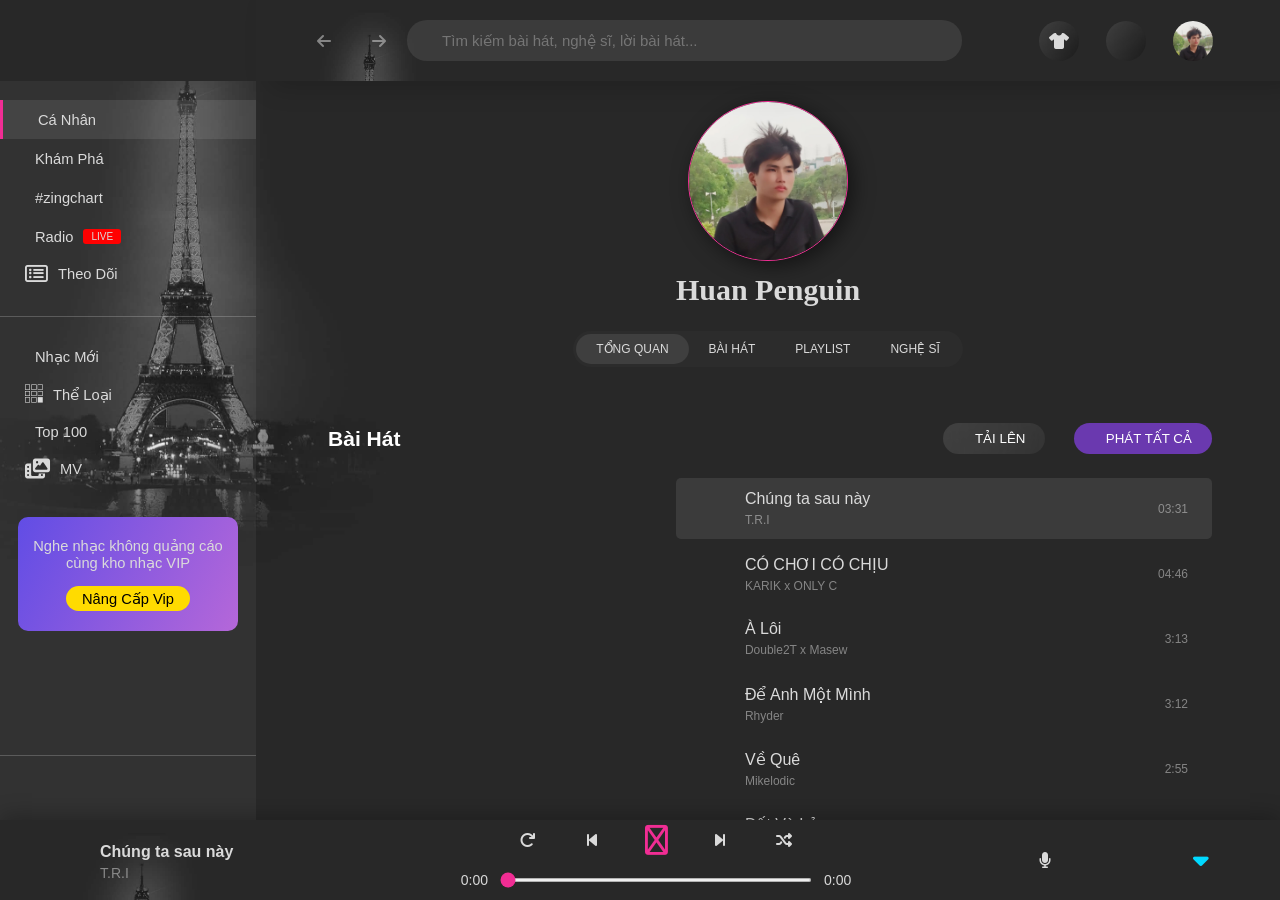
==== commit 07c3dd87: "page zingchart complete" ====
--- a/index.html
+++ b/index.html
@@ -367,6 +367,47 @@
                             <h1>#Zingchart</h1>
                             <i class="fa-solid fa-play"></i>
                         </div>
+                        <div class="zingchart-content zingchart-content-limit"></div>
+                        <div class="see-more">
+                            <button class="see-more-btn">Xem Thêm</button>
+                        </div>
+                        <div class="zingchart-top-week">
+                            <div class="zingchart-top-week-title">
+                                <h1>Bảng Xếp Hạng Tuần</h1>
+                            </div>
+                            <div class="zingchart-top-week-content">
+                                <div class="zingchart-top-week-content-item">
+                                    <div class="zingchart-top-week-content-item-title">
+                                        <h2>Việt Nam</h2>
+                                        <i class="fa-solid fa-play"></i>
+                                    </div>
+                                    <div class="zingchart-top-week-content-item-body vietnam"></div>
+                                    <div class="zingchart-top-week-btn">
+                                        <button>Xem Tất Cả</button>
+                                    </div>
+                                </div>
+                                <div class="zingchart-top-week-content-item">
+                                    <div class="zingchart-top-week-content-item-title">
+                                        <h2>US-UK</h2>
+                                        <i class="fa-solid fa-play"></i>
+                                    </div>
+                                    <div class="zingchart-top-week-content-item-body us-uk"></div>
+                                    <div class="zingchart-top-week-btn">
+                                        <button>Xem Tất Cả</button>
+                                    </div>
+                                </div>
+                                <div class="zingchart-top-week-content-item">
+                                    <div class="zingchart-top-week-content-item-title">
+                                        <h2>K-Pop</h2>
+                                        <i class="fa-solid fa-play"></i>
+                                    </div>
+                                    <div class="zingchart-top-week-content-item-body k-pop"></div>
+                                    <div class="zingchart-top-week-btn">
+                                        <button>Xem Tất Cả</button>
+                                    </div>
+                                </div>
+                            </div>
+                        </div>
                     </div>
                     <div class="page-item radio">radio</div>
                     <div class="page-item follow"></div>
@@ -411,7 +452,7 @@
                 <div class="music-control-options">
                     <i class="fa-solid fa-microphone"></i>
                     <i class="fa-solid fa-volume"></i>
-                    <i class="fa-solid fa-bars"></i>
+                    <i class="fa-solid fa-caret-down" style="font-size: 25px; color: rgb(0, 217, 255)"></i>
                 </div>
             </div>
         </div>
--- a/style.css
+++ b/style.css
@@ -5,7 +5,7 @@
     margin: 0;
     padding: 0;
     box-sizing: border-box;
-    cursor: url('./img/IMG_20230825_171034.png'), auto !important;
+    cursor: url('./img/cursor.png'), auto !important;
 }
 
 html,
@@ -1814,7 +1814,7 @@
 }
 
 .page-item.zingchart {
-    padding: 60px;
+    padding: 60px 60px 120px 60px;
 }
 
 .zingchart-title {
@@ -1838,3 +1838,263 @@
     font-size: 16px;
     border-radius: 50%;
 }
+
+.zingchart-content {
+    width: 100%;
+    padding: 16px;
+    transition: all 0.2s linear;
+}
+
+.zingchart-content.zingchart-content-limit {
+    width: 100%;
+    padding: 16px;
+    max-height: 68%;
+    overflow: hidden;
+}
+
+.zingchart-content li {
+    list-style: none;
+    width: 100%;
+    display: flex;
+    align-items: center;
+    padding: 8px 0px;
+    padding-right: 32px;
+    border-radius: 5px;
+    border-bottom: 0.5px solid rgba(225, 225, 225, 0.05);
+    transition: all 0.1s linear;
+}
+
+.zingchart-content li:hover {
+    background-color: rgba(225, 225, 225, 0.05);
+}
+
+.zingchart-content-item-index {
+    width: 50px;
+    height: 50px;
+    display: flex;
+    justify-content: center;
+    align-items: center;
+}
+
+.zingchart-content-item-index h1 {
+    -webkit-text-stroke: 1.5px var(--color-small);
+    color: transparent;
+}
+
+.zingchart-content-item-index h1.number-one {
+    -webkit-text-stroke: 1.5px rgb(116, 185, 255);
+}
+
+.zingchart-content-item-index h1.number-two {
+    -webkit-text-stroke: 1.5px #4ed8a1;
+}
+
+.zingchart-content-item-index h1.number-three {
+    -webkit-text-stroke: 1.5px #e84393;
+}
+
+.zingchart-content-item-body {
+    display: flex;
+    flex: 1;
+    align-items: center;
+}
+
+.zingchart-content-item-body i {
+    margin: 0 12px;
+    color: var(--color-small);
+}
+
+.zingchart-content-item-body-image {
+    width: 45px;
+    aspect-ratio: 1 / 1;
+    border-radius: 5px;
+    background-color: yellow;
+    overflow: hidden;
+}
+
+.zingchart-content-item-body-image img {
+    width: 100%;
+    height: 100%;
+}
+
+.zingchart-content-item-body-music {
+    min-width: 25%;
+    padding: 0 8px;
+}
+
+.zingchart-content-item-body-music p:first-child {
+    font-size: 14px;
+    color: #fff;
+}
+
+.zingchart-content-item-body-music p:last-child {
+    font-size: 12px;
+    color: var(--color-small);
+}
+
+.zingchart-content-item-body-info {
+    flex: 1;
+    color: var(--color-small);
+    font-size: 12px;
+}
+
+.zingchart-content-item-body-duration {
+    font-size: 12px;
+    color: var(--color-small);
+}
+
+.see-more {
+    margin: 16px 0;
+    width: 100%;
+    display: flex;
+    justify-content: center;
+    align-items: center;
+    padding: 8px 0;
+}
+
+.see-more-btn {
+    padding: 8px 30px;
+    border-radius: 20px;
+    border: 1px solid rgba(225, 225, 225, 1);
+    color: #fff;
+    background-color: transparent;
+}
+
+.zingchart-top-week {
+    width: 100%;
+}
+
+.zingchart-top-week-title h1 {
+    font-size: 35px;
+}
+
+.zingchart-top-week-content {
+    width: 100%;
+    padding: 15px;
+    /* background-color: red; */
+    margin: 15px 0;
+    display: flex;
+    justify-content: space-between;
+}
+
+.zingchart-top-week-content-item {
+    flex: 1;
+    max-width: 32%;
+    padding: 20px 10px;
+    border-radius: 10px;
+    background-color: rgba(225, 225, 225, 0.08);
+}
+
+.zingchart-top-week-content-item-title {
+    display: flex;
+    align-items: center;
+}
+
+.zingchart-top-week-content-item-title i {
+    margin: 0 12px;
+    width: 30px;
+    height: 30px;
+    border-radius: 50%;
+    background-color: var(--color-pink);
+    display: flex;
+    justify-content: center;
+    align-items: center;
+}
+
+.zingchart-top-week-content-item-title h2 {
+    padding-left: 20px;
+}
+
+.zingchart-top-week-content-item-body {
+    padding: 10px;
+    width: 100%;
+}
+
+.zingchart-top-week-content-item-body li {
+    padding: 8px;
+    list-style: none;
+    border-radius: 5px;
+    margin-top: 10px;
+    display: flex;
+    align-items: center;
+}
+
+.zingchart-top-week-content-item-body li i {
+    margin-right: 8px;
+    color: var(--color-small);
+}
+
+.zingchart-top-week-body-index {
+    padding: 0px 8px;
+}
+
+.zingchart-top-week-body-index h1 {
+    -webkit-text-stroke: 1.5px var(--color-small);
+    color: transparent;
+}
+
+.zingchart-top-week-body-index h1.number-one {
+    -webkit-text-stroke: 1.5px rgb(116, 185, 255);
+}
+
+.zingchart-top-week-body-index h1.number-two {
+    -webkit-text-stroke: 1.5px #4ed8a1;
+}
+
+.zingchart-top-week-body-index h1.number-three {
+    -webkit-text-stroke: 1.5px #e84393;
+}
+
+.zingchart-top-week-body-img {
+    width: 45px;
+    aspect-ratio: 1 / 1;
+    border-radius: 5px;
+    overflow: hidden;
+}
+
+.zingchart-top-week-body-img img {
+    width: 100%;
+    height: 100%;
+}
+
+.zingchart-top-week-body-music {
+    flex: 1;
+    color: #fff;
+    padding: 0 8px;
+}
+
+.zingchart-top-week-body-music p {
+    max-width: 80%;
+
+    overflow: hidden;
+    text-overflow: ellipsis;
+    -webkit-line-clamp: 1;
+    display: -webkit-box;
+    -webkit-box-orient: vertical;
+}
+
+.zingchart-top-week-body-music p:first-child {
+    font-size: 14px;
+    color: #fff;
+}
+
+.zingchart-top-week-body-music p:last-child {
+    font-size: 12px;
+    color: var(--color-small);
+}
+
+.zingchart-top-week-btn {
+    padding: 12px 0;
+    width: 100%;
+    display: flex;
+    justify-content: center;
+    align-items: center;
+}
+
+.zingchart-top-week-btn button {
+    padding: 8px 30px;
+    border-radius: 20px;
+    border: 1px solid rgba(225, 225, 225, 1);
+    color: #fff;
+    background-color: transparent;
+}
